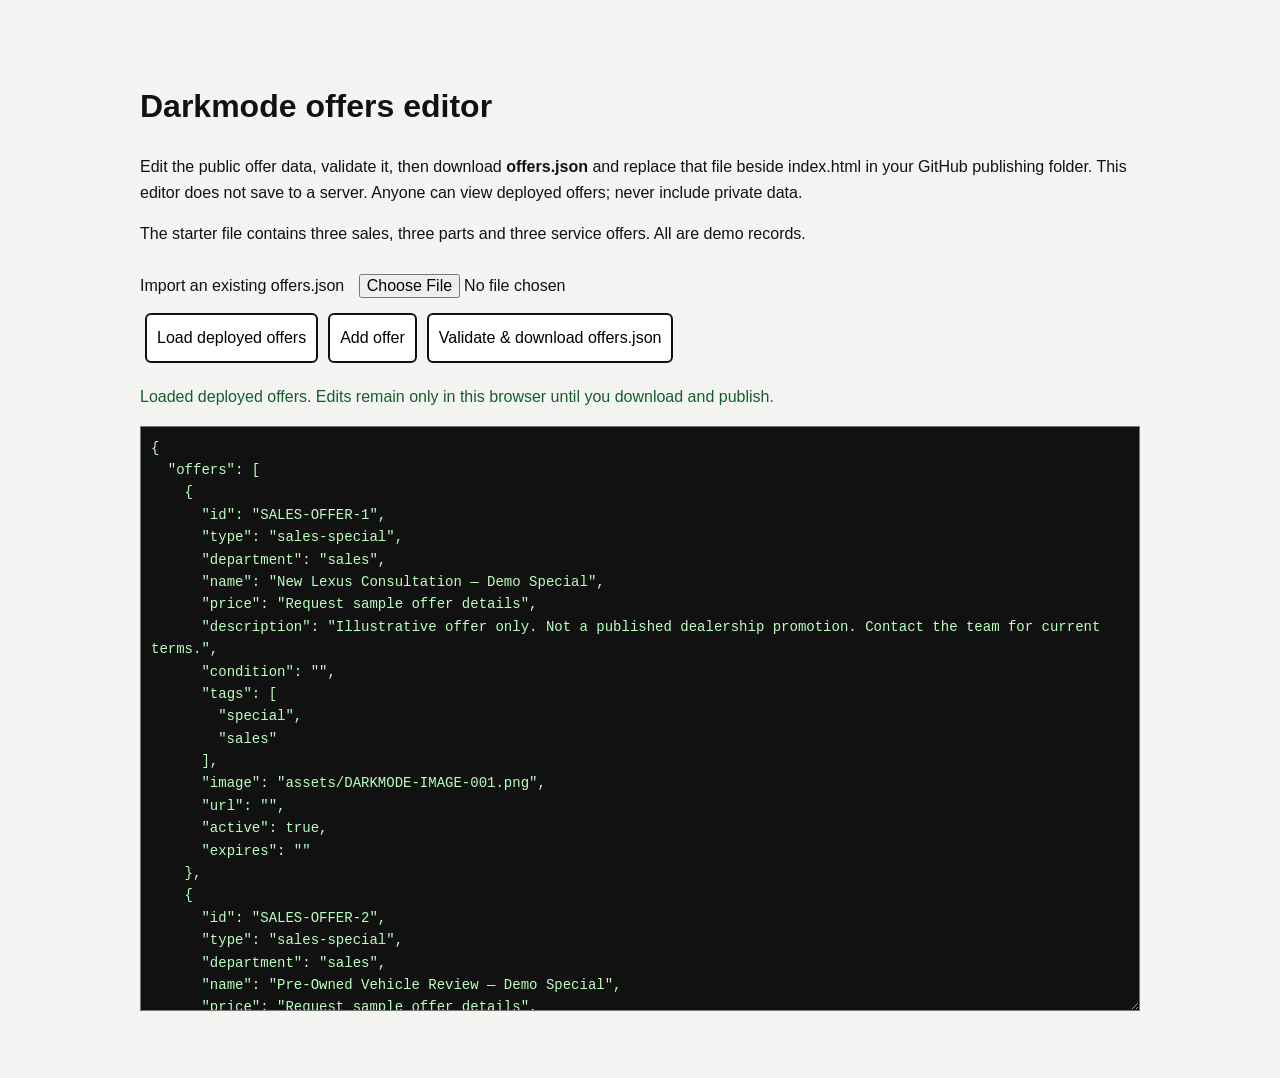
==== offers-editor.html @ a1b605b3 "Version 11" ====
<!doctype html><html lang="en"><head><meta charset="utf-8"><meta name="viewport" content="width=device-width,initial-scale=1"><title>Darkmode Offers Editor</title><link rel="icon" href="assets/DARKMODE-IMAGE-002.png"><style>body{font:16px/1.6 Arial;background:#f4f5f3;color:#111;max-width:1000px;margin:40px auto;padding:20px}input,textarea,select,button{font:inherit;padding:10px;box-sizing:border-box}button{cursor:pointer;border:2px solid #111;background:white;border-radius:6px;margin:5px}textarea{width:100%;height:65vh;background:#111;color:#baffbe;font-family:monospace;font-size:14px}#status{color:#175c30}label{display:block}</style></head><body><h1>Darkmode offers editor</h1><p>Edit the public offer data, validate it, then download <b>offers.json</b> and replace that file beside index.html in your GitHub publishing folder. This editor does not save to a server. Anyone can view deployed offers; never include private data.</p><p>The starter file contains three sales, three parts and three service offers. All are demo records.</p><label>Import an existing offers.json <input type="file" accept="application/json,.json" id="import"></label><button id="load">Load deployed offers</button><button id="add">Add offer</button><button id="save">Validate & download offers.json</button><p id="status" role="status"></p><textarea id="editor" aria-label="Offer JSON"></textarea><script>
const editor=document.querySelector('#editor'),status=document.querySelector('#status');function parse(){const data=JSON.parse(editor.value);if(!Array.isArray(data.offers))throw Error('Expected an offers array');const ids=new Set();for(const o of data.offers){if(!o.id||ids.has(o.id))throw Error('Each offer needs a unique ID');ids.add(o.id);if(!['sales','parts','service'].includes(o.department))throw Error('Department must be sales, parts or service');for(const key of ['name','price','description','image'])if(typeof o[key]!=='string'||!o[key])throw Error('Missing '+key);if(o.expires&&!/^\d{4}-\d{2}-\d{2}$/.test(o.expires))throw Error('Expiry uses YYYY-MM-DD');if(!o.image.startsWith('assets/'))throw Error('Use an assets/ image path')}return data}function showError(e){status.textContent=e.message}async function load(){try{const r=await fetch('offers.json',{cache:'no-store'});if(!r.ok)throw Error('Could not load offers');editor.value=JSON.stringify(await r.json(),null,2);status.textContent='Loaded deployed offers. Edits remain only in this browser until you download and publish.'}catch(e){showError(e)}}document.querySelector('#load').onclick=load;document.querySelector('#import').onchange=async e=>{try{editor.value=await e.target.files[0].text();parse();status.textContent='Imported and validated'}catch(e){showError(e)}};document.querySelector('#add').onclick=()=>{try{const data=parse();data.offers.push({id:'OFFER-'+Date.now(),department:'service',name:'New demo special',price:'Ask for details',description:'Demonstration only',image:'assets/DARKMODE-IMAGE-004.png',active:true,expires:'',tags:['service'],url:''});editor.value=JSON.stringify(data,null,2)}catch(e){showError(e)}};document.querySelector('#save').onclick=()=>{try{const data=parse(),url=URL.createObjectURL(new Blob([JSON.stringify(data,null,2)],{type:'application/json'})),a=document.createElement('a');a.href=url;a.download='offers.json';a.click();setTimeout(()=>URL.revokeObjectURL(url),1000);status.textContent='Validated and downloaded. Publish offers.json to update the widget.'}catch(e){showError(e)}};load();
</script></body></html>
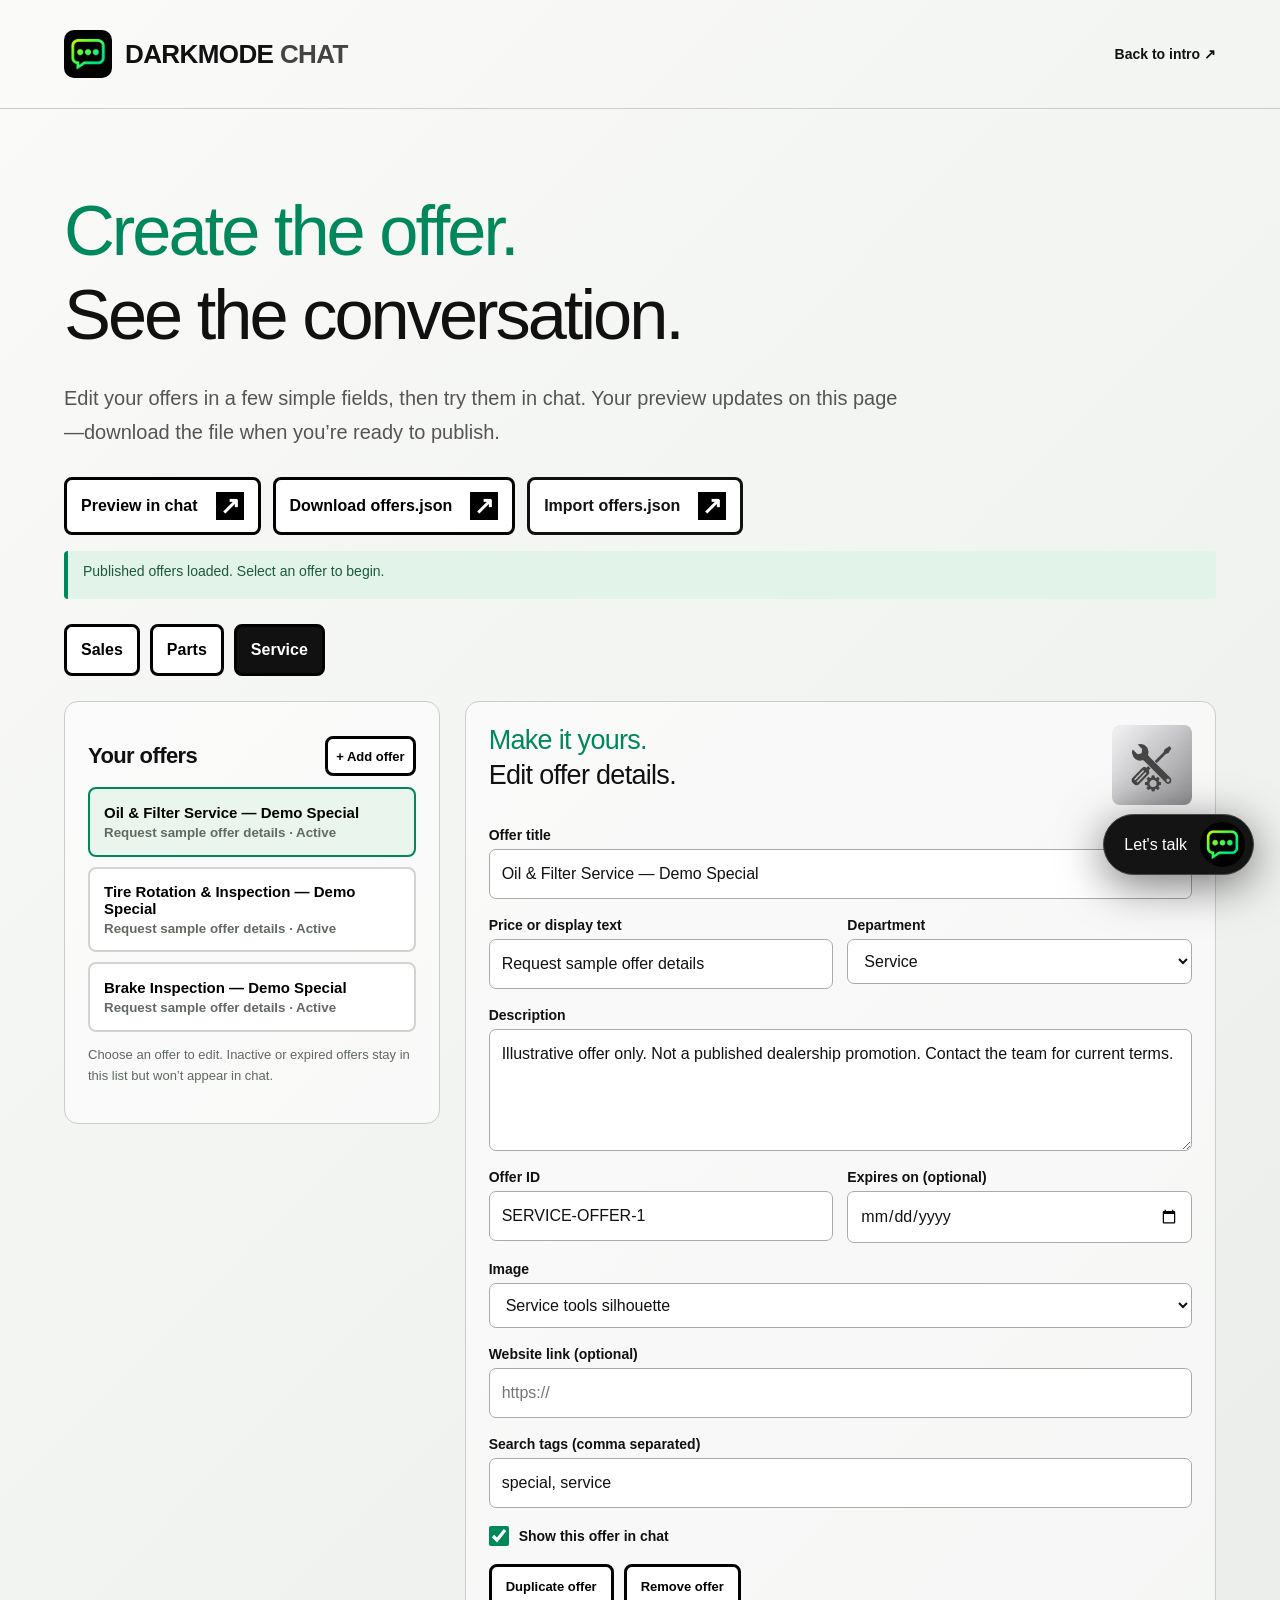
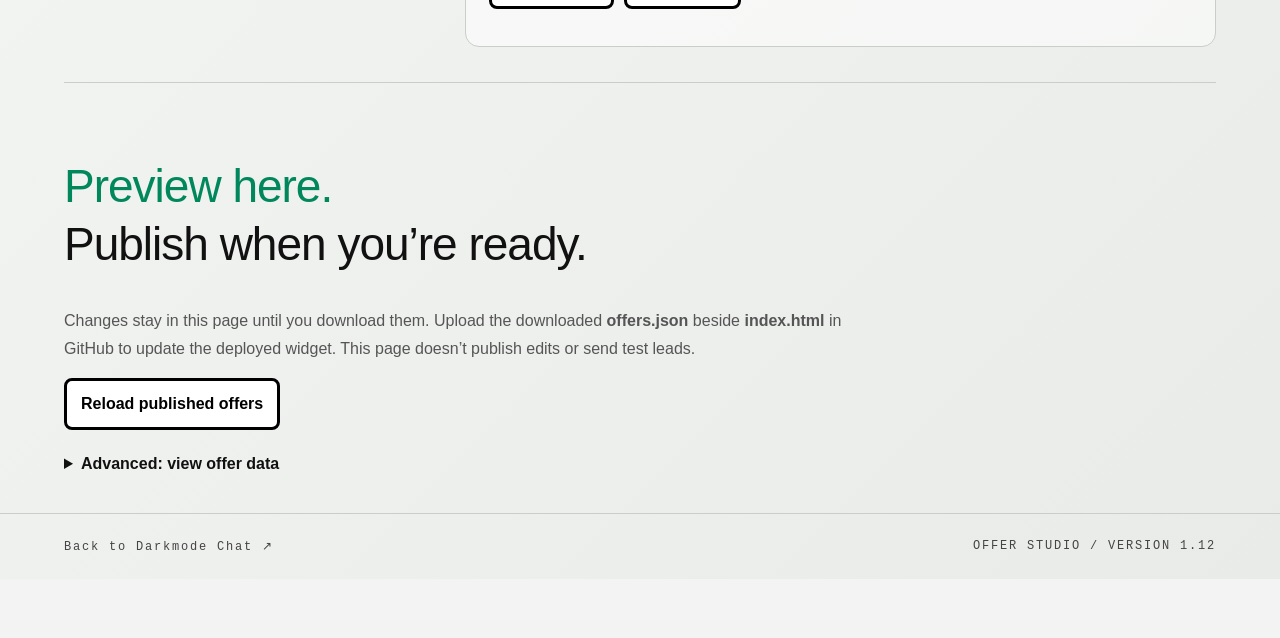
==== commit 5875af4c: "Version 12 re-upload" ====
--- a/offers-editor.html
+++ b/offers-editor.html
@@ -1,3 +1 @@
-<!doctype html><html lang="en"><head><meta charset="utf-8"><meta name="viewport" content="width=device-width,initial-scale=1"><title>Darkmode Offers Editor</title><link rel="icon" href="assets/DARKMODE-IMAGE-002.png"><style>body{font:16px/1.6 Arial;background:#f4f5f3;color:#111;max-width:1000px;margin:40px auto;padding:20px}input,textarea,select,button{font:inherit;padding:10px;box-sizing:border-box}button{cursor:pointer;border:2px solid #111;background:white;border-radius:6px;margin:5px}textarea{width:100%;height:65vh;background:#111;color:#baffbe;font-family:monospace;font-size:14px}#status{color:#175c30}label{display:block}</style></head><body><h1>Darkmode offers editor</h1><p>Edit the public offer data, validate it, then download <b>offers.json</b> and replace that file beside index.html in your GitHub publishing folder. This editor does not save to a server. Anyone can view deployed offers; never include private data.</p><p>The starter file contains three sales, three parts and three service offers. All are demo records.</p><label>Import an existing offers.json <input type="file" accept="application/json,.json" id="import"></label><button id="load">Load deployed offers</button><button id="add">Add offer</button><button id="save">Validate & download offers.json</button><p id="status" role="status"></p><textarea id="editor" aria-label="Offer JSON"></textarea><script>
-const editor=document.querySelector('#editor'),status=document.querySelector('#status');function parse(){const data=JSON.parse(editor.value);if(!Array.isArray(data.offers))throw Error('Expected an offers array');const ids=new Set();for(const o of data.offers){if(!o.id||ids.has(o.id))throw Error('Each offer needs a unique ID');ids.add(o.id);if(!['sales','parts','service'].includes(o.department))throw Error('Department must be sales, parts or service');for(const key of ['name','price','description','image'])if(typeof o[key]!=='string'||!o[key])throw Error('Missing '+key);if(o.expires&&!/^\d{4}-\d{2}-\d{2}$/.test(o.expires))throw Error('Expiry uses YYYY-MM-DD');if(!o.image.startsWith('assets/'))throw Error('Use an assets/ image path')}return data}function showError(e){status.textContent=e.message}async function load(){try{const r=await fetch('offers.json',{cache:'no-store'});if(!r.ok)throw Error('Could not load offers');editor.value=JSON.stringify(await r.json(),null,2);status.textContent='Loaded deployed offers. Edits remain only in this browser until you download and publish.'}catch(e){showError(e)}}document.querySelector('#load').onclick=load;document.querySelector('#import').onchange=async e=>{try{editor.value=await e.target.files[0].text();parse();status.textContent='Imported and validated'}catch(e){showError(e)}};document.querySelector('#add').onclick=()=>{try{const data=parse();data.offers.push({id:'OFFER-'+Date.now(),department:'service',name:'New demo special',price:'Ask for details',description:'Demonstration only',image:'assets/DARKMODE-IMAGE-004.png',active:true,expires:'',tags:['service'],url:''});editor.value=JSON.stringify(data,null,2)}catch(e){showError(e)}};document.querySelector('#save').onclick=()=>{try{const data=parse(),url=URL.createObjectURL(new Blob([JSON.stringify(data,null,2)],{type:'application/json'})),a=document.createElement('a');a.href=url;a.download='offers.json';a.click();setTimeout(()=>URL.revokeObjectURL(url),1000);status.textContent='Validated and downloaded. Publish offers.json to update the widget.'}catch(e){showError(e)}};load();
-</script></body></html>
+<!doctype html><html lang="en"><head><meta charset="utf-8"><meta name="viewport" content="width=device-width,initial-scale=1,viewport-fit=cover"><title>Darkmode Chat — Offer Studio</title><link rel="icon" href="assets/DARKMODE-IMAGE-002.png"><link rel="stylesheet" href="landing.css"><link rel="stylesheet" href="offers-editor.css"></head><body><div id="page"><header><a class="studio-brand" href="index.html" aria-label="Back to Darkmode Chat intro"><img src="assets/DARKMODE-IMAGE-002.png" width="48" height="48" alt="Darkmode Chat"><span class="brand">DARKMODE <span>CHAT</span></span></a><a class="studio-link" href="index.html">Back to intro ↗</a></header><main class="studio"><h1><span class="heading-intro">Create the offer.</span>See the conversation.</h1><p class="lead">Edit your offers in a few simple fields, then try them in chat. Your preview updates on this page—download the file when you’re ready to publish.</p><div class="studio-actions"><button id="preview">Preview in chat <span class="square-arrow">↗</span></button><button id="download">Download offers.json <span class="square-arrow">↗</span></button><label class="file-button" for="import">Import offers.json <span class="square-arrow">↗</span></label><input type="file" id="import" accept=".json,application/json" hidden></div><p id="status" role="status" aria-live="polite">Loading offers…</p><nav class="department-tabs" aria-label="Offer department"><button data-dept="sales" aria-pressed="false">Sales</button><button data-dept="parts" aria-pressed="false">Parts</button><button data-dept="service" aria-pressed="true">Service</button></nav><div class="workspace"><section class="offer-picker"><div class="panel-heading"><h2>Your offers</h2><button id="add">+ Add offer</button></div><div id="offer-list"></div><p class="hint">Choose an offer to edit. Inactive or expired offers stay in this list but won’t appear in chat.</p></section><section class="offer-panel"><form id="offer-form" novalidate><div class="edit-heading"><h2><span class="heading-intro">Make it yours.</span>Edit offer details.</h2><img id="image-preview" src="assets/DARKMODE-IMAGE-004.png" alt="Selected offer placeholder"></div><label>Offer title<input id="name" name="name" required maxlength="150" placeholder="e.g. oil & filter service"></label><div class="field-pair"><label>Price or display text<input id="price" name="price" required maxlength="100" placeholder="e.g. ask for details"></label><label>Department<select id="department" name="department"><option value="sales">Sales</option><option value="parts">Parts</option><option value="service">Service</option></select></label></div><label>Description<textarea id="description" name="description" required maxlength="1500" rows="4"></textarea></label><div class="field-pair"><label>Offer ID<input id="id" name="id" required maxlength="100"></label><label>Expires on (optional)<input type="date" id="expires" name="expires"></label></div><label>Image<select id="image" name="image"><option value="assets/DARKMODE-IMAGE-001.png">Vehicle silhouette</option><option value="assets/DARKMODE-IMAGE-003.png">Automotive part silhouette</option><option value="assets/DARKMODE-IMAGE-004.png">Service tools silhouette</option></select></label><label>Website link (optional)<input type="url" id="url" name="url" placeholder="https://"></label><label>Search tags (comma separated)<input id="tags" name="tags" placeholder="service, oil change"></label><label class="toggle"><input type="checkbox" id="active" name="active"> Show this offer in chat</label><div class="edit-actions"><button type="button" id="duplicate">Duplicate offer</button><button type="button" id="remove">Remove offer</button></div><p id="field-error" role="alert"></p></form><p id="empty" hidden>No offers selected. Add an offer to get started.</p></section></div><section class="publish-note"><h2><span class="heading-intro">Preview here.</span>Publish when you’re ready.</h2><p>Changes stay in this page until you download them. Upload the downloaded <b>offers.json</b> beside <b>index.html</b> in GitHub to update the deployed widget. This page doesn’t publish edits or send test leads.</p><button id="reload">Reload published offers</button><details><summary>Advanced: view offer data</summary><pre id="json-preview"></pre></details></section></main><footer><a href="index.html">Back to Darkmode Chat ↗</a><span>OFFER STUDIO / VERSION 1.12</span></footer></div><script src="business-config.js"></script><script>window.DARKMODE_CONFIG.editorMode=true;window.DARKMODE_CONFIG.offersSource.enabled=false;</script><script src="keyword-engine.js"></script><script src="widget.js" defer></script><script src="offers-editor.js" defer></script></body></html>
--- a/landing.css
+++ b/landing.css
@@ -0,0 +1,20 @@
+*{box-sizing:border-box}body{margin:0;background:#090909;color:#f5f5f5;font-family:Arial,Helvetica,sans-serif}button,a{-webkit-tap-highlight-color:transparent}button{cursor:pointer;font:inherit}a{color:inherit;text-decoration:none}button:focus-visible,a:focus-visible{outline:2px solid #baff49;outline-offset:5px}header{max-width:1400px;margin:auto;padding:30px 5%;display:flex;align-items:center;justify-content:space-between;border-bottom:1px solid #242424}.brand{font-weight:900;letter-spacing:-.6px;font-size:21px}.brand span{color:#a2a2a2}.edition,.mono,.eyebrow,footer{font:10px monospace;letter-spacing:1.8px}header button{border:1px solid #363636;border-radius:30px;background:transparent;color:#bbb;padding:11px 17px;font-size:11px}main{max-width:1400px;margin:auto;padding:88px 5% 0}.eyebrow{color:#bbb;display:flex;align-items:center;gap:12px}.eyebrow i{height:6px;width:6px;background:#ddd;border-radius:50%}h1{font-size:clamp(44px,6.6vw,94px);font-weight:500;line-height:1.04;letter-spacing:-5px;margin:30px 0}h1 span{color:#7e7e7e}.lead{font-size:18px;line-height:1.7;color:#aaa}.hero-actions{display:flex;align-items:center;gap:25px;margin:34px 0 70px}.primary{background:#eee;border:0;border-radius:7px;padding:18px 22px;color:#111;font-size:13px;font-weight:bold}.primary span{margin-left:24px}.quiet{color:#777;font-size:12px}.demo-strip{display:flex;align-items:center;gap:12px;flex-wrap:wrap;padding:22px 0;border-block:1px solid #292929}.demo-strip>span{margin-right:auto;color:#888}.demo-strip button{background:#161616;border:1px solid #303030;color:#ddd;border-radius:24px;font-size:12px;padding:12px 17px}.demo-strip button:hover{background:#292929}.features{display:grid;grid-template-columns:repeat(3,1fr);gap:45px;padding:43px 0}.features article>span{font:10px monospace;letter-spacing:2px;color:#777}.features h2{font-size:23px;font-weight:400;letter-spacing:-.5px}.features p{max-width:290px;color:#888;font-size:13px;line-height:1.7}.note{padding:25px 0 40px;border-top:1px solid #242424;display:flex;gap:35px;align-items:center;color:#777}.note p{font-size:12px;line-height:1.7;max-width:600px;margin:0}footer{border-top:1px solid #242424;padding:25px 5%;display:flex;justify-content:space-between;color:#777;margin-bottom:60px}.gradient{background:linear-gradient(110deg,#d5ff46,#72fa4a,#00b580,#a9ff43);background-size:250% 100%;color:transparent;background-clip:text;-webkit-background-clip:text;animation:flow 7s linear infinite}@keyframes flow{to{background-position:250% 0}}#intro{position:fixed;inset:0;background:#000;z-index:2147483647;display:grid;place-items:center;overflow:hidden}#intro[hidden]{display:none}.sunrise{position:absolute;inset:0;background:radial-gradient(ellipse 65% 55% at 50% 112%,#52bf1966 0%,#124b284a 38%,transparent 75%);animation:sun 6s ease forwards;opacity:.15}@keyframes sun{to{opacity:1;transform:scale(1.1)}}.intro-content{position:relative;text-align:center;display:flex;flex-direction:column;align-items:center;width:90%}.intro-dark{font-size:clamp(35px,6vw,80px);letter-spacing:-3px;animation:reveal 1.3s .3s both}.intro-chat{font-size:clamp(100px,19vw,240px);line-height:1;font-weight:900;letter-spacing:-9px;-webkit-text-stroke:1px #aaff49;animation:reveal 1.3s 1s both,flow 6s linear infinite}.loading{height:2px;width:min(330px,65vw);background:#173121;margin:32px 0;animation:reveal 1s 1.7s both}.loading span{display:block;height:100%;background:linear-gradient(90deg,#d6ff46,#00b780);transform-origin:left;animation:fill 3s 1.7s both}.intro-content a{font-size:14px;letter-spacing:3px;text-shadow:0 2px 12px #000;animation:reveal 1.3s 2.2s both}#intro small{position:absolute;bottom:24px;font:9px monospace;letter-spacing:2px;color:#aaa}#skip{position:absolute;right:28px;top:25px;border:1px solid #333;border-radius:25px;padding:12px 18px;background:#090909;color:#bbb;font:10px monospace;z-index:2}#intro.out .intro-content{animation:depart .8s forwards}#intro.out{opacity:0;transition:opacity .9s .4s}@keyframes reveal{from{opacity:0;filter:blur(16px);transform:translateY(-20px)}to{opacity:1;filter:blur(0);transform:translateY(0)}}@keyframes depart{to{filter:blur(18px);transform:translateY(-20px);opacity:0}}@keyframes fill{from{transform:scaleX(0)}to{transform:scaleX(1)}}@media(max-width:650px){header{padding:22px 6%}.edition{display:none}main{padding:65px 6% 0}h1{letter-spacing:-2.3px}.lead{font-size:16px}.hero-actions{align-items:flex-start;flex-direction:column;gap:16px;margin-bottom:45px}.demo-strip>span{width:100%;margin:0 0 6px}.features{grid-template-columns:1fr;gap:22px}.features article{border-bottom:1px solid #222;padding-bottom:15px}.note{align-items:flex-start;flex-direction:column;gap:12px}footer{font-size:8px;gap:15px}.intro-chat{letter-spacing:-5px}.intro-dark{letter-spacing:-1px}}@media(prefers-reduced-motion:reduce){*,*:before,*:after{animation:none!important;transition:none!important}.sunrise{opacity:.7}}
+/* 1.1 landing refinements; cinematic intro rules remain unchanged. */
+html{width:100%;overflow-x:clip;-webkit-text-size-adjust:100%;text-size-adjust:100%}body{width:100%;min-width:0;overflow-x:clip}#page{width:100%}.brand,.brand span{font-size:26px}.edition,.mono,.eyebrow,footer{font-size:12px}.lead{font-size:20px}.primary{font-size:16px}.quiet{font-size:14px}.demo-strip button{font-size:15px}.features article>span{font-size:12px}.features h2{font-size:27px}.features p{font-size:16px}.note p{font-size:15px}#replay{background:#050706;color:#8fffd2;border:1px solid #00b77d;font-weight:800;font-size:14px}h1{font-size:clamp(46px,6.8vw,98px)}
+@media(max-width:650px){header{gap:10px;padding:20px 5%}.brand,.brand span{font-size:23px}#replay{font-size:12px;padding:10px;flex-shrink:0}main{padding-inline:5%}h1{font-size:clamp(40px,10.4vw,58px);letter-spacing:-2px;overflow-wrap:normal}.lead{font-size:18px}.demo-strip button{font-size:14px}.features h2{font-size:27px}footer{font-size:10px;flex-wrap:wrap}.eyebrow{font-size:10px;letter-spacing:1.3px}}
+/* 1.8 — light landing; intro retains its black stage. */
+body{background:#f2f3f2;color:#111}#page{background:linear-gradient(135deg,#fafbf9,#e8ebe8);min-height:100dvh}.brand span{color:#444}header{border-color:#ccc}.edition,.eyebrow{color:#555}.eyebrow i{background:#222}h1 span{color:#777}.lead{color:#555}.primary{background:#111;color:#fff}.quiet{color:#666}.demo-strip{border-color:#c7cbc7}.demo-strip>span{color:#555}.demo-strip button{background:#111;border-color:#111;color:#fff}.demo-strip button:hover{background:#333}.features article>span{color:#666}.features p{color:#555}.features article{border-color:#ccc}.note{border-color:#ccc;color:#555}footer{border-color:#ccc;color:#444}#replay{background:#111;color:#fff;border-color:#111}
+#intro{color:#fff}.intro-chat{display:block;padding-inline:.12em;margin-inline:-.12em;background-repeat:repeat;background-origin:border-box;-webkit-text-fill-color:transparent;background-image:linear-gradient(110deg,#a3ffd4 0%,#00b780 50%,#a3ffd4 100%);background-size:250% 100%;overflow:visible}.intro-content a{color:white}
+/* 1.9 — landing button system and BDC story */
+#skip{left:50%;right:auto;transform:translateX(-50%);white-space:nowrap}
+#page button,#page #replay{display:inline-flex;align-items:center;justify-content:space-between;gap:18px;border:3px solid #000;background:#fff;color:#000;font-weight:800;border-radius:8px;padding:12px 14px;min-height:52px}
+#page button:hover,#page #replay:hover{background:#e8eae8;color:#000;border-color:#000}
+.landing-arrow{margin:0!important;display:grid;place-items:center;width:30px;height:30px;flex:0 0 30px;background:#000;color:#fff;border-radius:2px}.landing-arrow svg{width:22px;height:22px;display:block}
+.lead{max-width:850px}.human-message{padding:42px 0 48px;border-top:1px solid #ccc}.human-message h2{font-size:clamp(30px,4vw,52px);font-weight:500;line-height:1.1;letter-spacing:-1.5px;margin:24px 0}.human-message p{max-width:800px;font-size:18px;line-height:1.7;color:#555;margin-bottom:25px}
+@media(max-width:650px){#page #replay{font-size:11px;gap:8px;padding:8px;min-height:44px}.landing-arrow{width:26px;height:26px;flex-basis:26px}.landing-arrow svg{width:19px;height:19px}.hero-actions .quiet{max-width:270px}.human-message p{font-size:16px}}
+.product-identity{margin-bottom:24px}.product-identity img{display:block;border-radius:14px}.human-message .primary{margin-top:8px}
+
+#page .demo-strip .editor-link{display:inline-flex;align-items:center;justify-content:space-between;gap:18px;border:3px solid #000;background:#fff;color:#000;font-weight:800;border-radius:8px;padding:12px 14px;min-height:52px;font-size:15px;text-decoration:none}#page .demo-strip .editor-link:hover{background:#e8eae8}@media(max-width:650px){#page .demo-strip .editor-link{font-size:14px}}
+/* 1.12 — integrated heading groups */
+#page .heading-intro{display:block;color:#00875c;font:inherit;letter-spacing:inherit;line-height:inherit;margin-bottom:.15em}.experience-heading{font-size:clamp(30px,4vw,52px);font-weight:500;line-height:1.1;letter-spacing:-1.5px}.features .heading-intro{font:inherit;color:#00875c}.features h2{line-height:1.2}.demo-strip{justify-content:flex-start}
+@media(max-width:650px){.demo-strip{flex-direction:column;align-items:stretch}.demo-strip button,#page .demo-strip .editor-link{width:100%;text-align:left;justify-content:space-between;align-self:flex-start}.experience-heading{font-size:32px}}
--- a/offers-editor.css
+++ b/offers-editor.css
@@ -0,0 +1,3 @@
+.studio-brand{display:flex;align-items:center;gap:13px}.studio-brand img{border-radius:10px}.studio-link{font-size:14px;font-weight:800}.studio{padding-top:55px}.studio h1{font-size:clamp(42px,5.5vw,76px);letter-spacing:-3px;max-width:1000px}.studio-actions{display:flex;flex-wrap:wrap;gap:12px;margin:28px 0 16px}.square-arrow{display:grid;place-items:center;background:#000;color:#fff;width:28px;height:28px;font-size:24px;font-weight:900}.file-button{display:inline-flex;align-items:center;justify-content:space-between;gap:18px;border:3px solid #111;background:white;padding:12px 14px;border-radius:8px;cursor:pointer;font-weight:800}.studio input,.studio textarea,.studio select{display:block;width:100%;font:16px/1.5 Arial;padding:12px;border:1px solid #aaa;border-radius:7px;background:#fff;color:#111;margin-top:6px;min-width:0}.studio textarea{resize:vertical}.studio input:focus,.studio select:focus,.studio textarea:focus{outline:2px solid #00875c;outline-offset:2px}.studio label{font-size:14px;font-weight:700;display:block;margin-bottom:18px}.studio .file-button{margin-bottom:0;font-size:16px}.department-tabs{display:flex;gap:10px;margin:25px 0}.department-tabs button[aria-pressed=true]{background:#111!important;color:#fff!important}.workspace{display:grid;grid-template-columns:minmax(230px,.8fr) minmax(0,1.6fr);gap:25px;align-items:start}.offer-picker,.offer-panel{padding:23px;border:1px solid #c9cec9;border-radius:14px;background:#fff8;min-width:0}.panel-heading{display:flex;align-items:center;justify-content:space-between;gap:10px}.panel-heading h2{font-size:22px;letter-spacing:-.6px}.panel-heading button{font-size:13px!important;padding:8px!important;min-height:40px!important}#offer-list{display:flex;flex-direction:column;gap:10px}#page .offer-select{width:100%;text-align:left;border:2px solid #d0d5d0;background:#fff;display:block;padding:14px;min-height:70px}#page .offer-select[aria-pressed=true]{border-color:#00875c;background:#eaf6ed}#page .offer-select strong{display:block;font-size:15px}#page .offer-select small{display:block;color:#626a62;margin-top:4px}.edit-heading{display:flex;justify-content:space-between;gap:15px;margin-bottom:22px}.edit-heading h2{font-size:27px;line-height:1.15;font-weight:500;letter-spacing:-.7px;margin:0}.edit-heading img{width:80px;height:80px;border-radius:8px;object-fit:cover}.field-pair{display:grid;grid-template-columns:1fr 1fr;gap:14px}.toggle{display:flex!important;align-items:center;gap:10px}.toggle input{width:20px;height:20px;margin:0;accent-color:#00875c}.edit-actions{display:flex;gap:10px;flex-wrap:wrap}.edit-actions button{font-size:13px!important;min-height:42px!important}.hint{font-size:13px;line-height:1.6;color:#616861}.publish-note{padding:40px 0;margin-top:35px;border-top:1px solid #ccc}.publish-note h2{font-size:clamp(28px,3.8vw,46px);line-height:1.1;letter-spacing:-1px;font-weight:500}.publish-note p{max-width:800px;color:#555;line-height:1.7}#status{padding:12px 15px;background:#e2f3e9;border-left:4px solid #00875c;border-radius:4px;min-height:48px;font-size:14px;color:#1c5a3d}#status.error{border-color:#a92c20;background:#ffe9e5;color:#7e221c}#field-error{color:#a92c20;font-size:14px}details{margin-top:25px}summary{cursor:pointer;font-weight:700}pre{white-space:pre-wrap;overflow-wrap:anywhere;padding:18px;background:#141414;color:#baf5d7;border-radius:8px;font-size:12px;max-height:360px;overflow:auto}[hidden]{display:none!important}@media(max-width:700px){.studio{padding-top:32px}.studio h1{letter-spacing:-1.8px}.studio-brand{gap:8px}.studio-brand .brand,.studio-brand .brand span{font-size:18px}.studio-brand img{width:40px;height:40px}.studio-link{font-size:12px}.studio-actions{flex-direction:column;align-items:stretch}.studio-actions button,.studio-actions .file-button{width:100%}.workspace{grid-template-columns:1fr}.offer-picker,.offer-panel{padding:17px}.field-pair{grid-template-columns:1fr;gap:0}.department-tabs{display:grid;grid-template-columns:repeat(3,1fr);gap:7px}.department-tabs button{padding:10px!important;font-size:14px!important;justify-content:center!important}.studio h1{font-size:42px}header{padding:18px 5%}.edit-heading h2{font-size:25px}}
+
+.studio label.file-button{display:flex;align-items:center;justify-content:space-between;text-align:left}
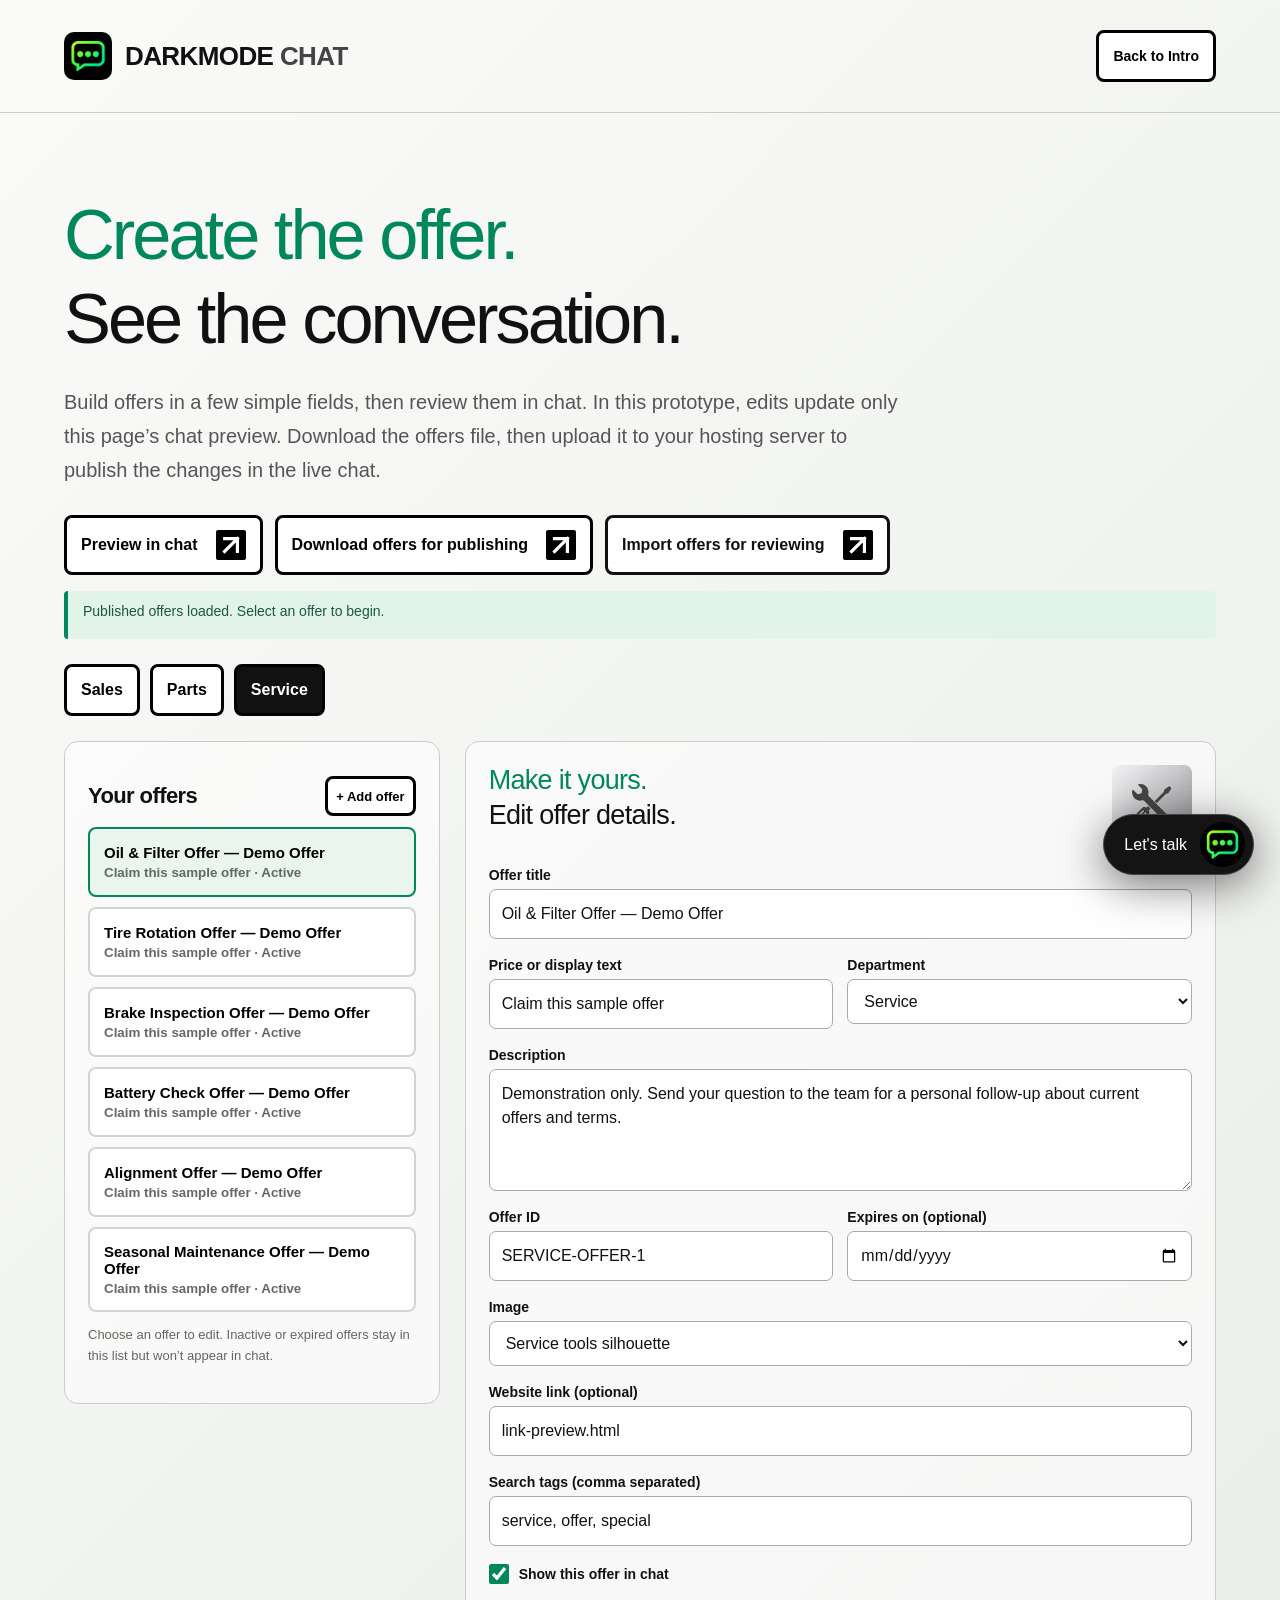
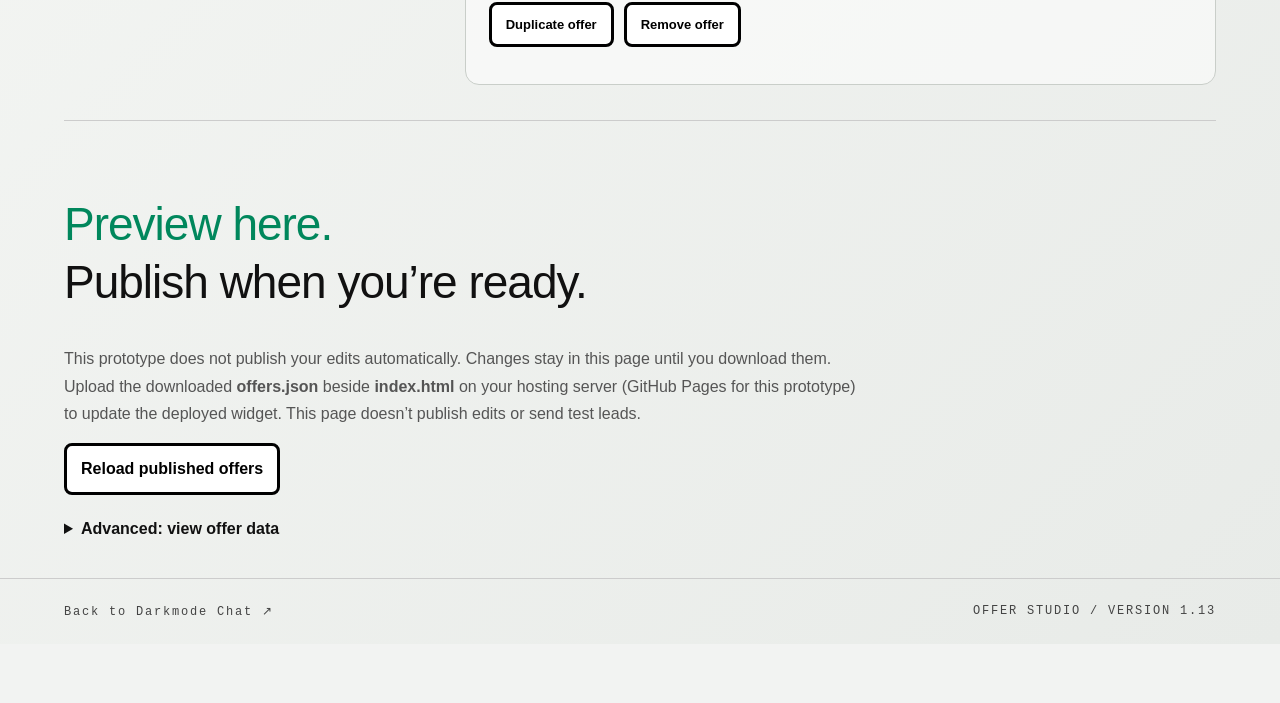
==== commit 1bd75482: "Version 13" ====
--- a/offers-editor.html
+++ b/offers-editor.html
@@ -1 +1 @@
-<!doctype html><html lang="en"><head><meta charset="utf-8"><meta name="viewport" content="width=device-width,initial-scale=1,viewport-fit=cover"><title>Darkmode Chat — Offer Studio</title><link rel="icon" href="assets/DARKMODE-IMAGE-002.png"><link rel="stylesheet" href="landing.css"><link rel="stylesheet" href="offers-editor.css"></head><body><div id="page"><header><a class="studio-brand" href="index.html" aria-label="Back to Darkmode Chat intro"><img src="assets/DARKMODE-IMAGE-002.png" width="48" height="48" alt="Darkmode Chat"><span class="brand">DARKMODE <span>CHAT</span></span></a><a class="studio-link" href="index.html">Back to intro ↗</a></header><main class="studio"><h1><span class="heading-intro">Create the offer.</span>See the conversation.</h1><p class="lead">Edit your offers in a few simple fields, then try them in chat. Your preview updates on this page—download the file when you’re ready to publish.</p><div class="studio-actions"><button id="preview">Preview in chat <span class="square-arrow">↗</span></button><button id="download">Download offers.json <span class="square-arrow">↗</span></button><label class="file-button" for="import">Import offers.json <span class="square-arrow">↗</span></label><input type="file" id="import" accept=".json,application/json" hidden></div><p id="status" role="status" aria-live="polite">Loading offers…</p><nav class="department-tabs" aria-label="Offer department"><button data-dept="sales" aria-pressed="false">Sales</button><button data-dept="parts" aria-pressed="false">Parts</button><button data-dept="service" aria-pressed="true">Service</button></nav><div class="workspace"><section class="offer-picker"><div class="panel-heading"><h2>Your offers</h2><button id="add">+ Add offer</button></div><div id="offer-list"></div><p class="hint">Choose an offer to edit. Inactive or expired offers stay in this list but won’t appear in chat.</p></section><section class="offer-panel"><form id="offer-form" novalidate><div class="edit-heading"><h2><span class="heading-intro">Make it yours.</span>Edit offer details.</h2><img id="image-preview" src="assets/DARKMODE-IMAGE-004.png" alt="Selected offer placeholder"></div><label>Offer title<input id="name" name="name" required maxlength="150" placeholder="e.g. oil & filter service"></label><div class="field-pair"><label>Price or display text<input id="price" name="price" required maxlength="100" placeholder="e.g. ask for details"></label><label>Department<select id="department" name="department"><option value="sales">Sales</option><option value="parts">Parts</option><option value="service">Service</option></select></label></div><label>Description<textarea id="description" name="description" required maxlength="1500" rows="4"></textarea></label><div class="field-pair"><label>Offer ID<input id="id" name="id" required maxlength="100"></label><label>Expires on (optional)<input type="date" id="expires" name="expires"></label></div><label>Image<select id="image" name="image"><option value="assets/DARKMODE-IMAGE-001.png">Vehicle silhouette</option><option value="assets/DARKMODE-IMAGE-003.png">Automotive part silhouette</option><option value="assets/DARKMODE-IMAGE-004.png">Service tools silhouette</option></select></label><label>Website link (optional)<input type="url" id="url" name="url" placeholder="https://"></label><label>Search tags (comma separated)<input id="tags" name="tags" placeholder="service, oil change"></label><label class="toggle"><input type="checkbox" id="active" name="active"> Show this offer in chat</label><div class="edit-actions"><button type="button" id="duplicate">Duplicate offer</button><button type="button" id="remove">Remove offer</button></div><p id="field-error" role="alert"></p></form><p id="empty" hidden>No offers selected. Add an offer to get started.</p></section></div><section class="publish-note"><h2><span class="heading-intro">Preview here.</span>Publish when you’re ready.</h2><p>Changes stay in this page until you download them. Upload the downloaded <b>offers.json</b> beside <b>index.html</b> in GitHub to update the deployed widget. This page doesn’t publish edits or send test leads.</p><button id="reload">Reload published offers</button><details><summary>Advanced: view offer data</summary><pre id="json-preview"></pre></details></section></main><footer><a href="index.html">Back to Darkmode Chat ↗</a><span>OFFER STUDIO / VERSION 1.12</span></footer></div><script src="business-config.js"></script><script>window.DARKMODE_CONFIG.editorMode=true;window.DARKMODE_CONFIG.offersSource.enabled=false;</script><script src="keyword-engine.js"></script><script src="widget.js" defer></script><script src="offers-editor.js" defer></script></body></html>
+<!doctype html><html lang="en"><head><meta charset="utf-8"><meta name="viewport" content="width=device-width,initial-scale=1,viewport-fit=cover"><title>Darkmode Chat — Offer Studio</title><link rel="icon" href="assets/DARKMODE-IMAGE-002.png"><link rel="stylesheet" href="landing.css"><link rel="stylesheet" href="offers-editor.css"></head><body><div id="page"><header><a class="studio-brand" href="index.html" aria-label="Back to Darkmode Chat intro"><img src="assets/DARKMODE-IMAGE-002.png" width="48" height="48" alt="Darkmode Chat"><span class="brand">DARKMODE <span>CHAT</span></span></a><a class="studio-link intro-link" href="index.html">Back to Intro</a></header><main class="studio"><h1><span class="heading-intro">Create the offer.</span>See the conversation.</h1><p class="lead">Build offers in a few simple fields, then review them in chat. In this prototype, edits update only this page’s chat preview. Download the offers file, then upload it to your hosting server to publish the changes in the live chat.</p><div class="studio-actions"><button id="preview">Preview in chat <span class="landing-arrow" aria-hidden="true"><svg viewBox="0 0 24 24"><path d="M5 19 19 5M5 5h14v14" fill="none" stroke="currentColor" stroke-width="3.5" stroke-linecap="square"/></svg></span></button><button id="download">Download offers for publishing <span class="landing-arrow" aria-hidden="true"><svg viewBox="0 0 24 24"><path d="M5 19 19 5M5 5h14v14" fill="none" stroke="currentColor" stroke-width="3.5" stroke-linecap="square"/></svg></span></button><label class="file-button" for="import">Import offers for reviewing <span class="landing-arrow" aria-hidden="true"><svg viewBox="0 0 24 24"><path d="M5 19 19 5M5 5h14v14" fill="none" stroke="currentColor" stroke-width="3.5" stroke-linecap="square"/></svg></span></label><input type="file" id="import" accept=".json,application/json" hidden></div><p id="status" role="status" aria-live="polite">Loading offers…</p><nav class="department-tabs" aria-label="Offer department"><button data-dept="sales" aria-pressed="false">Sales</button><button data-dept="parts" aria-pressed="false">Parts</button><button data-dept="service" aria-pressed="true">Service</button></nav><div class="workspace"><section class="offer-picker"><div class="panel-heading"><h2>Your offers</h2><button id="add">+ Add offer</button></div><div id="offer-list"></div><p class="hint">Choose an offer to edit. Inactive or expired offers stay in this list but won’t appear in chat.</p></section><section class="offer-panel"><form id="offer-form" novalidate><div class="edit-heading"><h2><span class="heading-intro">Make it yours.</span>Edit offer details.</h2><img id="image-preview" src="assets/DARKMODE-IMAGE-004.png" alt="Selected offer placeholder"></div><label>Offer title<input id="name" name="name" required maxlength="150" placeholder="e.g. oil & filter service"></label><div class="field-pair"><label>Price or display text<input id="price" name="price" required maxlength="100" placeholder="e.g. ask for details"></label><label>Department<select id="department" name="department"><option value="sales">Sales</option><option value="parts">Parts</option><option value="service">Service</option></select></label></div><label>Description<textarea id="description" name="description" required maxlength="1500" rows="4"></textarea></label><div class="field-pair"><label>Offer ID<input id="id" name="id" required maxlength="100"></label><label>Expires on (optional)<input type="date" id="expires" name="expires"></label></div><label>Image<select id="image" name="image"><option value="assets/DARKMODE-IMAGE-001.png">Vehicle silhouette</option><option value="assets/DARKMODE-IMAGE-003.png">Automotive part silhouette</option><option value="assets/DARKMODE-IMAGE-004.png">Service tools silhouette</option></select></label><label>Website link (optional)<input type="url" id="url" name="url" placeholder="https://"></label><label>Search tags (comma separated)<input id="tags" name="tags" placeholder="service, oil change"></label><label class="toggle"><input type="checkbox" id="active" name="active"> Show this offer in chat</label><div class="edit-actions"><button type="button" id="duplicate">Duplicate offer</button><button type="button" id="remove">Remove offer</button></div><p id="field-error" role="alert"></p></form><p id="empty" hidden>No offers selected. Add an offer to get started.</p></section></div><section class="publish-note"><h2><span class="heading-intro">Preview here.</span>Publish when you’re ready.</h2><p>This prototype does not publish your edits automatically. Changes stay in this page until you download them. Upload the downloaded <b>offers.json</b> beside <b>index.html</b> on your hosting server (GitHub Pages for this prototype) to update the deployed widget. This page doesn’t publish edits or send test leads.</p><button id="reload">Reload published offers</button><details><summary>Advanced: view offer data</summary><pre id="json-preview"></pre></details></section></main><footer><a href="index.html">Back to Darkmode Chat ↗</a><span>OFFER STUDIO / VERSION 1.13</span></footer></div><script src="business-config.js"></script><script>window.DARKMODE_CONFIG.editorMode=true;window.DARKMODE_CONFIG.offersSource.enabled=false;</script><script src="keyword-engine.js"></script><script src="widget.js" defer></script><script src="offers-editor.js" defer></script></body></html>
--- a/landing.css
+++ b/landing.css
@@ -18,3 +18,7 @@
 /* 1.12 — integrated heading groups */
 #page .heading-intro{display:block;color:#00875c;font:inherit;letter-spacing:inherit;line-height:inherit;margin-bottom:.15em}.experience-heading{font-size:clamp(30px,4vw,52px);font-weight:500;line-height:1.1;letter-spacing:-1.5px}.features .heading-intro{font:inherit;color:#00875c}.features h2{line-height:1.2}.demo-strip{justify-content:flex-start}
 @media(max-width:650px){.demo-strip{flex-direction:column;align-items:stretch}.demo-strip button,#page .demo-strip .editor-link{width:100%;text-align:left;justify-content:space-between;align-self:flex-start}.experience-heading{font-size:32px}}
+
+#page .intro-link{display:inline-flex;align-items:center;justify-content:center;border:3px solid #000;border-radius:8px;background:#fff;color:#000;font-weight:800;padding:12px 14px;min-height:52px;font-size:14px}#page .intro-link:hover{background:#e8eae8}
+#page .landing-link{display:inline-flex;align-items:center;justify-content:space-between;gap:18px;border:3px solid #000;border-radius:8px;background:#fff;color:#000;font-weight:800;padding:12px 14px;min-height:52px;text-align:left}#page .landing-link:hover{background:#e8eae8}
+@media(max-width:650px){#page .intro-link{font-size:11px;padding:8px;min-height:44px;white-space:nowrap}.preview-actions{flex-direction:column;align-items:stretch}}
--- a/offers-editor.css
+++ b/offers-editor.css
@@ -1,3 +1,10 @@
 .studio-brand{display:flex;align-items:center;gap:13px}.studio-brand img{border-radius:10px}.studio-link{font-size:14px;font-weight:800}.studio{padding-top:55px}.studio h1{font-size:clamp(42px,5.5vw,76px);letter-spacing:-3px;max-width:1000px}.studio-actions{display:flex;flex-wrap:wrap;gap:12px;margin:28px 0 16px}.square-arrow{display:grid;place-items:center;background:#000;color:#fff;width:28px;height:28px;font-size:24px;font-weight:900}.file-button{display:inline-flex;align-items:center;justify-content:space-between;gap:18px;border:3px solid #111;background:white;padding:12px 14px;border-radius:8px;cursor:pointer;font-weight:800}.studio input,.studio textarea,.studio select{display:block;width:100%;font:16px/1.5 Arial;padding:12px;border:1px solid #aaa;border-radius:7px;background:#fff;color:#111;margin-top:6px;min-width:0}.studio textarea{resize:vertical}.studio input:focus,.studio select:focus,.studio textarea:focus{outline:2px solid #00875c;outline-offset:2px}.studio label{font-size:14px;font-weight:700;display:block;margin-bottom:18px}.studio .file-button{margin-bottom:0;font-size:16px}.department-tabs{display:flex;gap:10px;margin:25px 0}.department-tabs button[aria-pressed=true]{background:#111!important;color:#fff!important}.workspace{display:grid;grid-template-columns:minmax(230px,.8fr) minmax(0,1.6fr);gap:25px;align-items:start}.offer-picker,.offer-panel{padding:23px;border:1px solid #c9cec9;border-radius:14px;background:#fff8;min-width:0}.panel-heading{display:flex;align-items:center;justify-content:space-between;gap:10px}.panel-heading h2{font-size:22px;letter-spacing:-.6px}.panel-heading button{font-size:13px!important;padding:8px!important;min-height:40px!important}#offer-list{display:flex;flex-direction:column;gap:10px}#page .offer-select{width:100%;text-align:left;border:2px solid #d0d5d0;background:#fff;display:block;padding:14px;min-height:70px}#page .offer-select[aria-pressed=true]{border-color:#00875c;background:#eaf6ed}#page .offer-select strong{display:block;font-size:15px}#page .offer-select small{display:block;color:#626a62;margin-top:4px}.edit-heading{display:flex;justify-content:space-between;gap:15px;margin-bottom:22px}.edit-heading h2{font-size:27px;line-height:1.15;font-weight:500;letter-spacing:-.7px;margin:0}.edit-heading img{width:80px;height:80px;border-radius:8px;object-fit:cover}.field-pair{display:grid;grid-template-columns:1fr 1fr;gap:14px}.toggle{display:flex!important;align-items:center;gap:10px}.toggle input{width:20px;height:20px;margin:0;accent-color:#00875c}.edit-actions{display:flex;gap:10px;flex-wrap:wrap}.edit-actions button{font-size:13px!important;min-height:42px!important}.hint{font-size:13px;line-height:1.6;color:#616861}.publish-note{padding:40px 0;margin-top:35px;border-top:1px solid #ccc}.publish-note h2{font-size:clamp(28px,3.8vw,46px);line-height:1.1;letter-spacing:-1px;font-weight:500}.publish-note p{max-width:800px;color:#555;line-height:1.7}#status{padding:12px 15px;background:#e2f3e9;border-left:4px solid #00875c;border-radius:4px;min-height:48px;font-size:14px;color:#1c5a3d}#status.error{border-color:#a92c20;background:#ffe9e5;color:#7e221c}#field-error{color:#a92c20;font-size:14px}details{margin-top:25px}summary{cursor:pointer;font-weight:700}pre{white-space:pre-wrap;overflow-wrap:anywhere;padding:18px;background:#141414;color:#baf5d7;border-radius:8px;font-size:12px;max-height:360px;overflow:auto}[hidden]{display:none!important}@media(max-width:700px){.studio{padding-top:32px}.studio h1{letter-spacing:-1.8px}.studio-brand{gap:8px}.studio-brand .brand,.studio-brand .brand span{font-size:18px}.studio-brand img{width:40px;height:40px}.studio-link{font-size:12px}.studio-actions{flex-direction:column;align-items:stretch}.studio-actions button,.studio-actions .file-button{width:100%}.workspace{grid-template-columns:1fr}.offer-picker,.offer-panel{padding:17px}.field-pair{grid-template-columns:1fr;gap:0}.department-tabs{display:grid;grid-template-columns:repeat(3,1fr);gap:7px}.department-tabs button{padding:10px!important;font-size:14px!important;justify-content:center!important}.studio h1{font-size:42px}header{padding:18px 5%}.edit-heading h2{font-size:25px}}
 
 .studio label.file-button{display:flex;align-items:center;justify-content:space-between;text-align:left}
+
+/* Date controls must shrink within mobile form columns, including Safari. */
+.studio input[type=date]{width:100%;max-width:100%;min-width:0;box-sizing:border-box;text-align:left;display:block;-webkit-appearance:none;appearance:none;min-height:50px}
+.studio input[type=date]::-webkit-date-and-time-value{text-align:left;min-width:0}
+.studio input[type=date]::-webkit-datetime-edit{padding:0;text-align:left;display:inline-flex}
+.studio input[type=date]::-webkit-datetime-edit-fields-wrapper{padding:0}
+.field-pair>label{min-width:0;max-width:100%}
